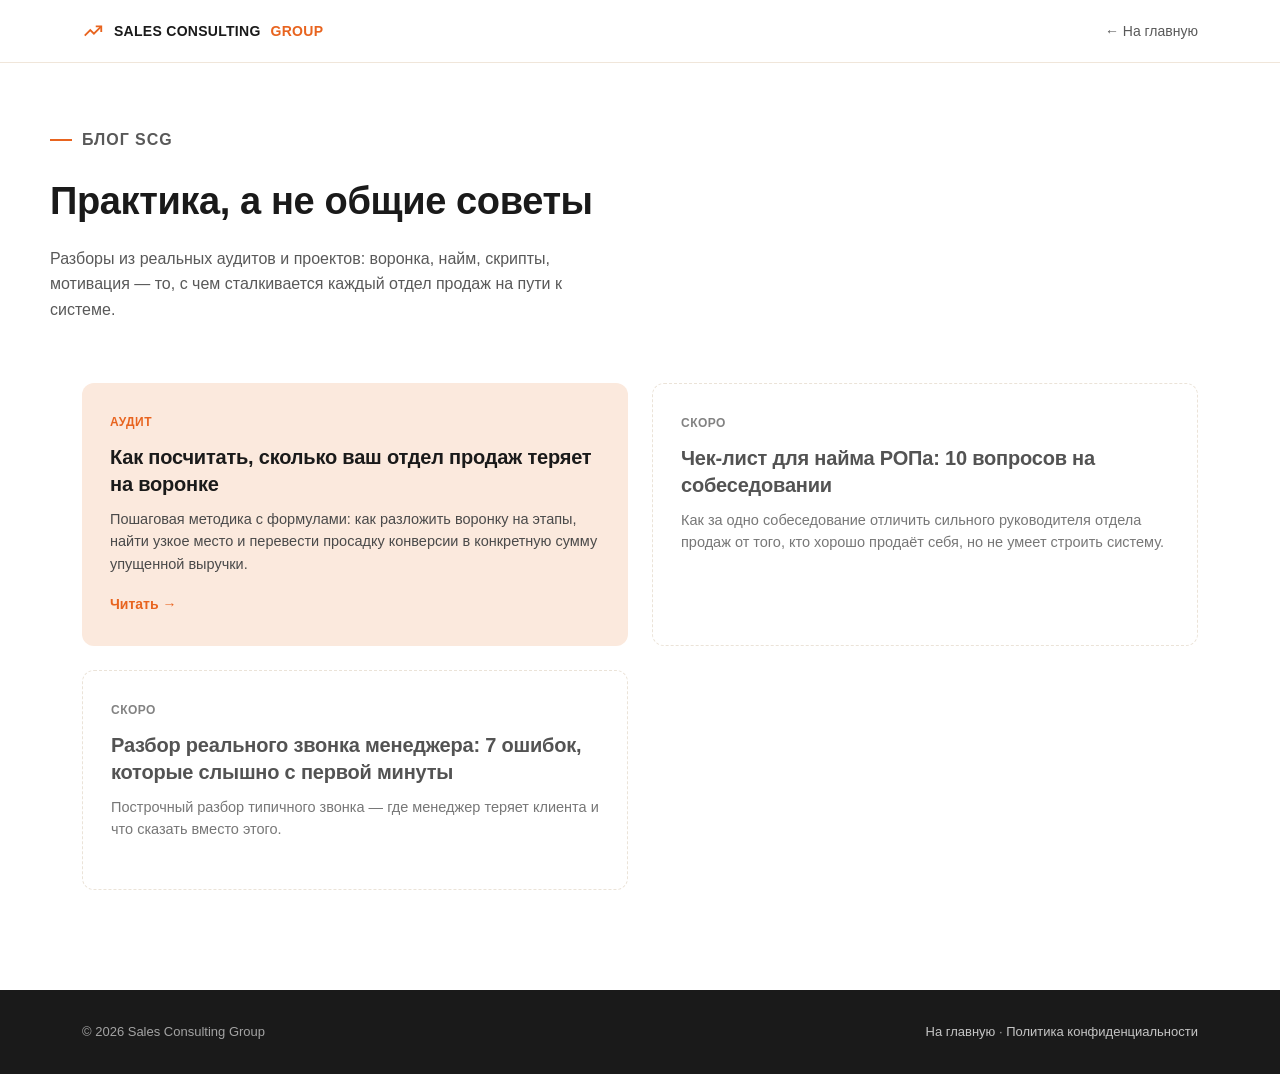
==== blog.html @ e8f1320f "Add files via upload" ====
<!DOCTYPE html>
<html lang="ru">
<head>
<meta charset="UTF-8">
<meta name="viewport" content="width=device-width, initial-scale=1.0">
<title>Блог — SCG, Sales Consulting Group</title>
<meta name="description" content="Статьи об аудите отделов продаж, воронке, скриптах и управлении командой менеджеров.">
<link rel="icon" href="/favicon.ico">
<style>
  :root{
    --orange:#E8641F; --orange-light:#F2954F; --graphite:#1A1A1A; --gray:#595959; --peach:#FBE9DD; --white:#FFFFFF;
    --maxw:1180px;
  }
  *{box-sizing:border-box; margin:0; padding:0;}
  body{background:var(--white); color:var(--graphite); font-family:Arial, Helvetica, sans-serif; font-size:16px; line-height:1.6; -webkit-font-smoothing:antialiased;}
  a{color:inherit; text-decoration:none;}
  img,svg{display:block; max-width:100%;}
  h1,h2,h3{font-weight:700; letter-spacing:-0.01em;}

  header{border-bottom:1px solid #F0E6DA; padding:20px 0;}
  .header-wrap{max-width:var(--maxw); margin:0 auto; padding:0 32px; display:flex; align-items:center; justify-content:space-between; gap:16px; flex-wrap:wrap;}
  .logo{display:flex; align-items:center; gap:10px; font-weight:700; font-size:14px; letter-spacing:0.02em;}
  .logo b{color:var(--orange);}
  .logo .mark{width:22px; height:22px; color:var(--orange);}
  .back-link{font-size:14px; color:var(--gray);}
  .back-link:hover{color:var(--orange);}

  .wrap{max-width:var(--maxw); margin:0 auto; padding:0 32px;}
  .hero{padding:64px 0 20px;}
  .kicker{font-weight:700; color:var(--orange); font-size:13px; letter-spacing:0.06em; text-transform:uppercase; display:flex; align-items:center; gap:10px; margin-bottom:18px;}
  .kicker::before{content:''; width:22px; height:2px; background:var(--orange); display:inline-block;}
  h1{font-size:clamp(26px,4vw,38px); margin-bottom:14px;}
  .hero p{color:var(--gray); font-size:16px; max-width:560px;}

  .post-grid{display:grid; grid-template-columns:1fr 1fr; gap:24px; padding:40px 0 100px;}
  .post-card{background:var(--peach); border-radius:12px; padding:30px 28px; display:flex; flex-direction:column; transition:transform .15s ease;}
  .post-card:hover{transform:translateY(-3px);}
  .post-card .tag{font-size:12px; font-weight:700; color:var(--orange); text-transform:uppercase; letter-spacing:0.04em; margin-bottom:12px;}
  .post-card h2{font-size:20px; margin-bottom:10px; line-height:1.35;}
  .post-card p{color:#4a4a4a; font-size:14.5px; line-height:1.55; flex-grow:1; margin-bottom:18px;}
  .post-card .read-more{font-size:14px; font-weight:700; color:var(--orange);}
  .post-card.soon{background:var(--white); border:1.5px dashed #E5DACB; opacity:0.75;}
  .post-card.soon .tag{color:var(--gray);}

  footer{background:var(--graphite); color:rgba(255,255,255,0.6); padding:32px 0; font-size:13px;}
  .footer-wrap{max-width:var(--maxw); margin:0 auto; padding:0 32px; display:flex; justify-content:space-between; flex-wrap:wrap; gap:12px;}
  .footer-wrap a{color:rgba(255,255,255,0.75);}

  @media (max-width:760px){
    .post-grid{grid-template-columns:1fr;}
  }
</style>
</head>
<body>

<header>
  <div class="header-wrap">
    <div class="logo">
      <svg class="mark" viewBox="0 0 24 24" fill="none" stroke="currentColor" stroke-width="2"><path d="M3 17l6-6 4 4 8-8"/><path d="M15 7h6v6"/></svg>
      SALES CONSULTING <b>GROUP</b>
    </div>
    <a class="back-link" href="/">← На главную</a>
  </div>
</header>

<div class="wrap hero">
  <p class="kicker">Блог SCG</p>
  <h1>Практика, а не общие советы</h1>
  <p>Разборы из реальных аудитов и проектов: воронка, найм, скрипты, мотивация — то, с чем сталкивается каждый отдел продаж на пути к системе.</p>
</div>

<div class="wrap">
  <div class="post-grid">
    <a class="post-card" href="/blog-voronka-poteri-vyruchki.html">
      <div class="tag">Аудит</div>
      <h2>Как посчитать, сколько ваш отдел продаж теряет на воронке</h2>
      <p>Пошаговая методика с формулами: как разложить воронку на этапы, найти узкое место и перевести просадку конверсии в конкретную сумму упущенной выручки.</p>
      <span class="read-more">Читать →</span>
    </a>
    <div class="post-card soon">
      <div class="tag">Скоро</div>
      <h2>Чек-лист для найма РОПа: 10 вопросов на собеседовании</h2>
      <p>Как за одно собеседование отличить сильного руководителя отдела продаж от того, кто хорошо продаёт себя, но не умеет строить систему.</p>
    </div>
    <div class="post-card soon">
      <div class="tag">Скоро</div>
      <h2>Разбор реального звонка менеджера: 7 ошибок, которые слышно с первой минуты</h2>
      <p>Построчный разбор типичного звонка — где менеджер теряет клиента и что сказать вместо этого.</p>
    </div>
  </div>
</div>

<footer>
  <div class="footer-wrap">
    <div>© 2026 Sales Consulting Group</div>
    <div><a href="/">На главную</a> · <a href="/privacy.html">Политика конфиденциальности</a></div>
  </div>
</footer>

</body>
</html>
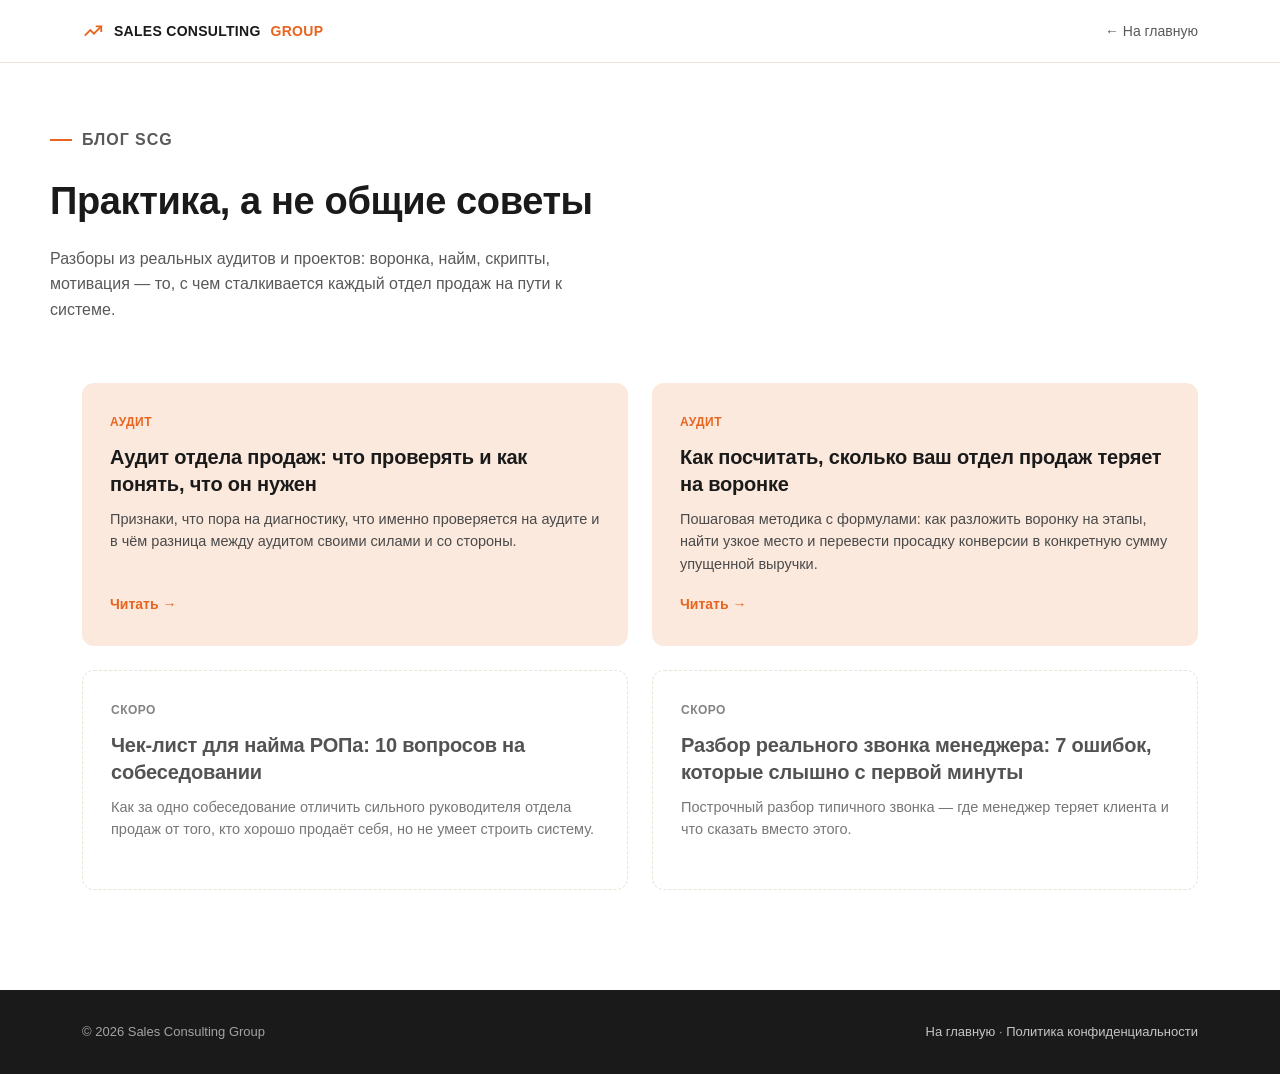
==== commit 7570d529: "Update blog.html" ====
--- a/blog.html
+++ b/blog.html
@@ -71,6 +71,12 @@
 
 <div class="wrap">
   <div class="post-grid">
+    <a class="post-card" href="/blog-audit-otdela-prodazh.html">
+      <div class="tag">Аудит</div>
+      <h2>Аудит отдела продаж: что проверять и как понять, что он нужен</h2>
+      <p>Признаки, что пора на диагностику, что именно проверяется на аудите и в чём разница между аудитом своими силами и со стороны.</p>
+      <span class="read-more">Читать →</span>
+    </a>
     <a class="post-card" href="/blog-voronka-poteri-vyruchki.html">
       <div class="tag">Аудит</div>
       <h2>Как посчитать, сколько ваш отдел продаж теряет на воронке</h2>
